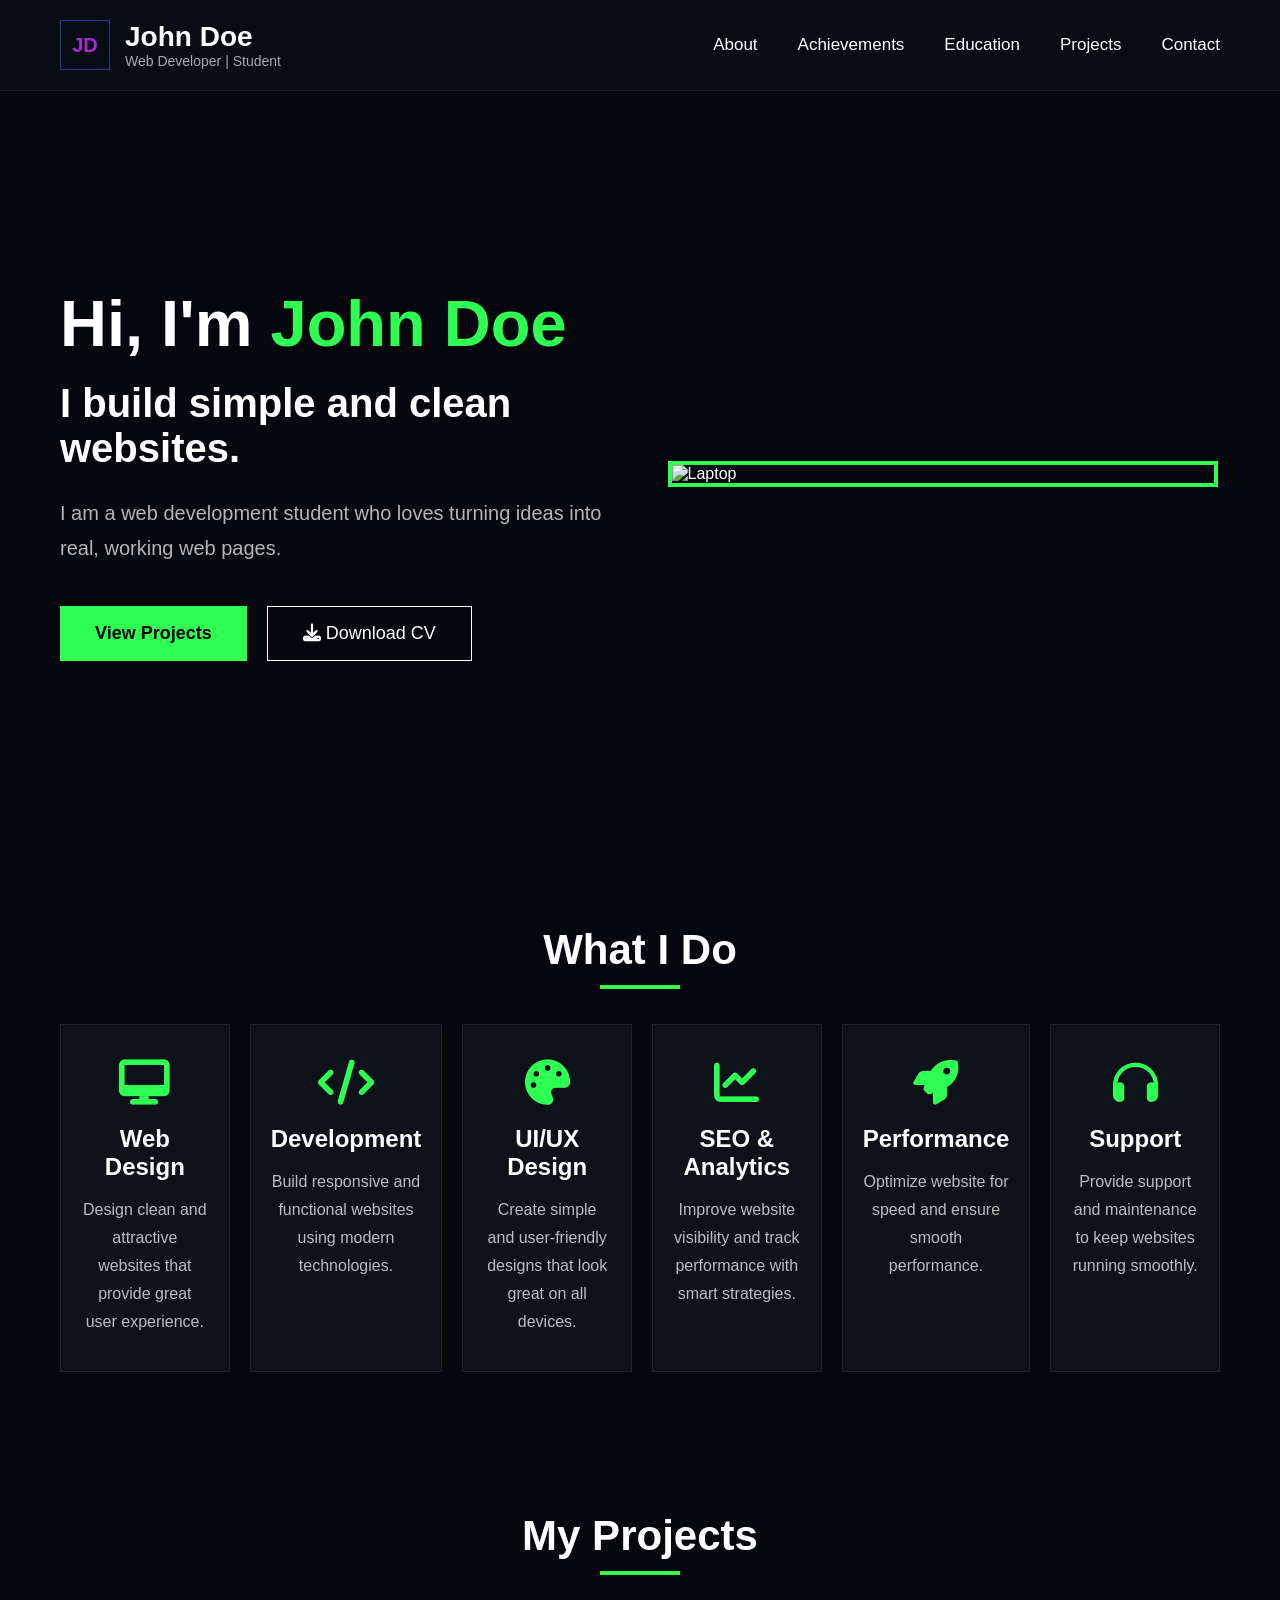
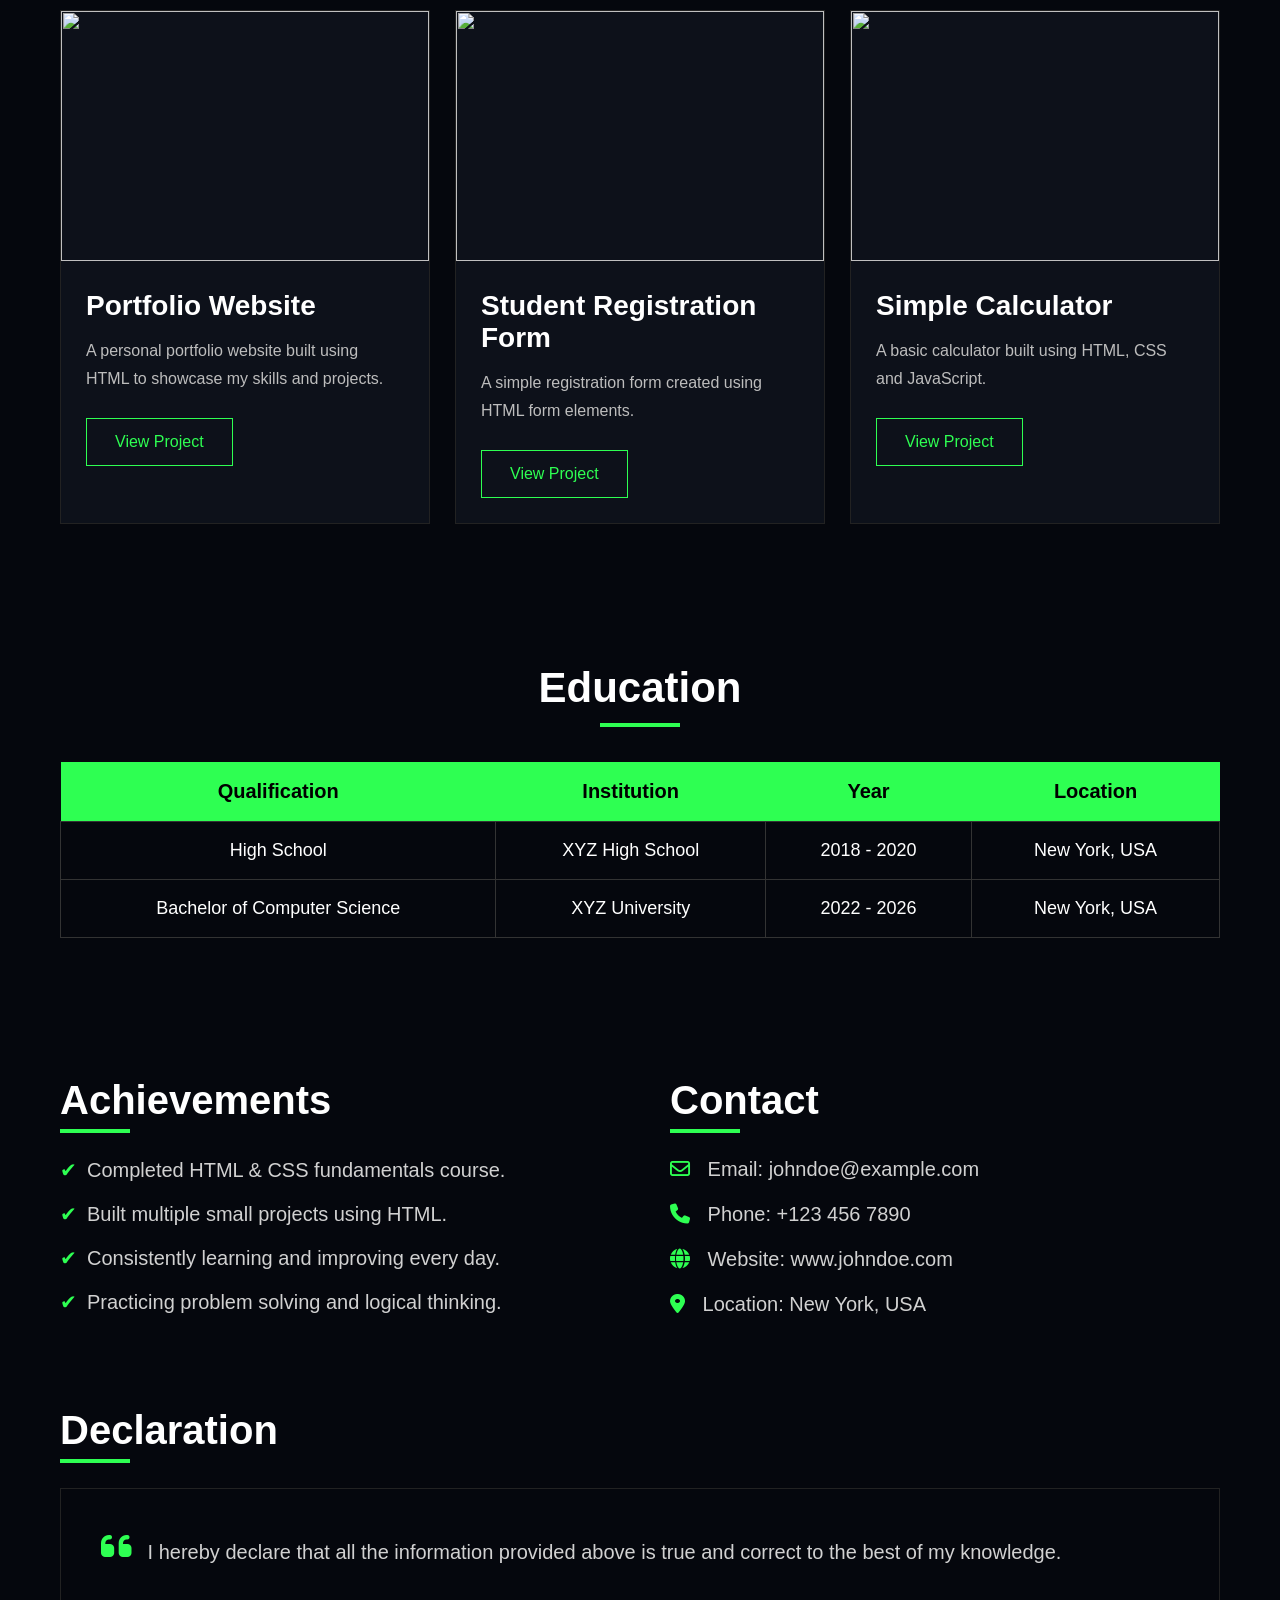
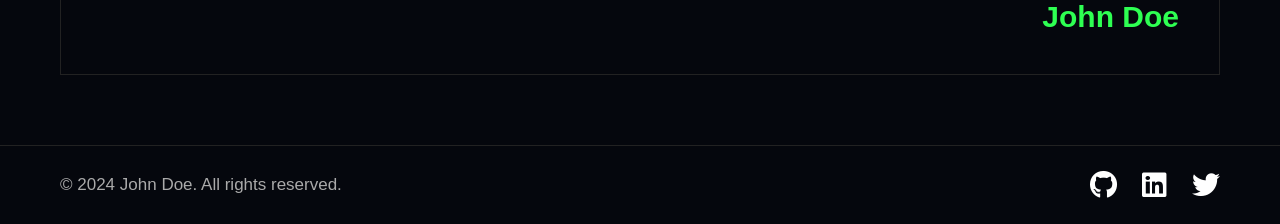
==== index1.html @ 93959474 "Add files via upload" ====
<!DOCTYPE html>
<html lang="en">
<head>
    <meta charset="UTF-8">
    <meta name="viewport" content="width=device-width, initial-scale=1.0">
    <title>Portfolio Website</title>

    <!-- Font Awesome -->
    <link rel="stylesheet"
        href="https://cdnjs.cloudflare.com/ajax/libs/font-awesome/6.5.1/css/all.min.css">

    <!-- CSS -->
    <link rel="stylesheet" href="./style1.css">
</head>
<body>

    
    <!-- HEADER -->
    <!-- <header> -->
    <div class = "main">   
        <div class="logo">
            <div class="logo-box">JD</div>

            <div>
                <h2>John Doe</h2>
                <p>Web Developer | Student</p>
            </div>
        </div>

        <nav>
            <a href="#">About</a>
            <a href="#">Achievements</a>
            <a href="#">Education</a>
            <a href="#">Projects</a>
            <a href="#">Contact</a>
        </nav>
    </div>    
    <!-- </header> -->

    <!-- HERO SECTION -->
    <section class="hero">

        <div class="hero-text">
            <h1>Hi, I'm <span>John Doe</span></h1>

            <h2>I build simple and clean websites.</h2>

            <p>
                I am a web development student who loves turning
                ideas into real, working web pages.
            </p>

            <div class="buttons">
                <button class="btn green-btn">View Projects</button>

                <button class="btn dark-btn">
                    <i class="fa-solid fa-download"></i>
                    Download CV
                </button>
            </div>
        </div>

        <div class="hero-image">
            <img src="https://images.unsplash.com/photo-1515879218367-8466d910aaa4?q=80&w=1200&auto=format&fit=crop"
                alt="Laptop">
        </div>

    </section>

    <!-- WHAT I DO -->
    <section class="services">

        <h2 class="section-title">What I Do</h2>

        <div class="service-container">

            <div class="service-box">
                <i class="fa-solid fa-desktop"></i>
                <h3>Web Design</h3>
                <p>
                    Design clean and attractive websites that provide
                    great user experience.
                </p>
            </div>

            <div class="service-box">
                <i class="fa-solid fa-code"></i>
                <h3>Development</h3>
                <p>
                    Build responsive and functional websites using
                    modern technologies.
                </p>
            </div>

            <div class="service-box">
                <i class="fa-solid fa-palette"></i>
                <h3>UI/UX Design</h3>
                <p>
                    Create simple and user-friendly designs that look
                    great on all devices.
                </p>
            </div>

            <div class="service-box">
                <i class="fa-solid fa-chart-line"></i>
                <h3>SEO & Analytics</h3>
                <p>
                    Improve website visibility and track performance
                    with smart strategies.
                </p>
            </div>

            <div class="service-box">
                <i class="fa-solid fa-rocket"></i>
                <h3>Performance</h3>
                <p>
                    Optimize website for speed and ensure smooth
                    performance.
                </p>
            </div>

            <div class="service-box">
                <i class="fa-solid fa-headphones"></i>
                <h3>Support</h3>
                <p>
                    Provide support and maintenance to keep websites
                    running smoothly.
                </p>
            </div>

        </div>
    </section>

    <!-- PROJECTS -->
    <section class="projects">

        <h2 class="section-title">My Projects</h2>

        <div class="project-container">

            <div class="project-card">
                <img src="https://images.unsplash.com/photo-1498050108023-c5249f4df085?q=80&w=1200&auto=format&fit=crop"
                    alt="">

                <div class="project-content">
                    <h3>Portfolio Website</h3>

                    <p>
                        A personal portfolio website built using HTML
                        to showcase my skills and projects.
                    </p>

                    <button>View Project</button>
                </div>
            </div>

            <div class="project-card">
                <img src="https://images.unsplash.com/photo-1556740749-887f6717d7e4?q=80&w=1200&auto=format&fit=crop"
                    alt="">

                <div class="project-content">
                    <h3>Student Registration Form</h3>

                    <p>
                        A simple registration form created using HTML
                        form elements.
                    </p>

                    <button>View Project</button>
                </div>
            </div>

            <div class="project-card">
                <img src="https://images.unsplash.com/photo-1516321318423-f06f85e504b3?q=80&w=1200&auto=format&fit=crop"
                    alt="">

                <div class="project-content">
                    <h3>Simple Calculator</h3>

                    <p>
                        A basic calculator built using HTML, CSS and
                        JavaScript.
                    </p>

                    <button>View Project</button>
                </div>
            </div>

        </div>
    </section>

    <!-- EDUCATION -->
    <section class="education">

        <h2 class="section-title">Education</h2>

        <table>

            <tr>
                <th>Qualification</th>
                <th>Institution</th>
                <th>Year</th>
                <th>Location</th>
            </tr>

            <tr>
                <td>High School</td>
                <td>XYZ High School</td>
                <td>2018 - 2020</td>
                <td>New York, USA</td>
            </tr>

            <tr>
                <td>Bachelor of Computer Science</td>
                <td>XYZ University</td>
                <td>2022 - 2026</td>
                <td>New York, USA</td>
            </tr>

        </table>
    </section>

    <!-- BOTTOM SECTION -->
    <section class="bottom">

        <div class="achievement">

            <h2>Achievements</h2>

            <ul>
                <li>Completed HTML & CSS fundamentals course.</li>
                <li>Built multiple small projects using HTML.</li>
                <li>Consistently learning and improving every day.</li>
                <li>Practicing problem solving and logical thinking.</li>
            </ul>
        </div>

        <div class="contact">

            <h2>Contact</h2>

            <p><i class="fa-regular fa-envelope"></i> Email: johndoe@example.com</p>

            <p><i class="fa-solid fa-phone"></i> Phone: +123 456 7890</p>

            <p><i class="fa-solid fa-globe"></i> Website: www.johndoe.com</p>

            <p><i class="fa-solid fa-location-dot"></i> Location: New York, USA</p>

        </div>

    </section>

    <!-- DECLARATION -->
    <section class="declaration">

        <h2>Declaration</h2>

        <div class="declare-box">

            <p>
                <i class="fa-solid fa-quote-left"></i>

                I hereby declare that all the information provided above
                is true and correct to the best of my knowledge.
            </p>

            <h3>John Doe</h3>

        </div>

    </section>

    <!-- FOOTER -->
    <footer>

        <p>© 2024 John Doe. All rights reserved.</p>

        <div class="social-icons">
            <i class="fa-brands fa-github"></i>
            <i class="fa-brands fa-linkedin"></i>
            <i class="fa-brands fa-twitter"></i>
        </div>

    </footer>

</body>
</html>
---- style1.css ----
*{
    margin:0;
    padding:0;
    box-sizing:border-box;
    font-family:Arial, Helvetica, sans-serif;
}

body{
    background:#05070d;
    color:white;
}

/* HEADER */

.main{
    width:100%;
    padding:20px 60px;
    display:flex;
    justify-content:space-between;
    align-items:center;
    border-bottom:1px solid #1b1b1b;
    background:#070b14;
}

.logo{
    display:flex;
    align-items:center;
    gap:15px;
}

.logo-box{
    width:50px;
    height:50px;
    border:1px solid #1d408b;
    color:#aa2ad4;
    display:flex;
    justify-content:center;
    align-items:center;
    font-weight:bold;
    font-size:20px;
}

.logo h2{
    font-size:28px;
}

.logo p{
    color:#aaa;
    font-size:14px;
}

nav{
    display:flex;
    gap:40px;
}

nav a{
    color:white;
    text-decoration:none;
    font-size:17px;
    transition:0.3s;
}

nav a:hover{
    color:#2eff52;
}

/* HERO */

.hero{
    width:100%;
    min-height:85vh;
    display:flex;
    justify-content:space-between;
    align-items:center;
    padding:70px 60px;
    gap:50px;
}

.hero-text{
    width:50%;
}

.hero-text h1{
    font-size:65px;
    margin-bottom:20px;
}

.hero-text h1 span{
    color:#2eff52;
}

.hero-text h2{
    font-size:40px;
    margin-bottom:25px;
}

.hero-text p{
    color:#b5b5b5;
    font-size:20px;
    line-height:35px;
    margin-bottom:40px;
}

.buttons{
    display:flex;
    gap:20px;
}

.btn{
    padding:16px 35px;
    border:none;
    cursor:pointer;
    font-size:18px;
    transition:0.3s;
}

.green-btn{
    background:#2eff52;
    color:black;
    font-weight:bold;
}

.green-btn:hover{
    transform:scale(1.05);
}

.dark-btn{
    background:transparent;
    border:1px solid white;
    color:white;
}

.hero-image{
    width:50%;
    display:flex;
    justify-content:center;
}

.hero-image img{
    width:100%;
    max-width:550px;
    border:4px solid #2eff52;
}

/* SECTION TITLE */

.section-title{
    text-align:center;
    font-size:42px;
    margin-bottom:50px;
    position:relative;
}

.section-title::after{
    content:'';
    width:80px;
    height:4px;
    background:#2eff52;
    position:absolute;
    bottom:-15px;
    left:50%;
    transform:translateX(-50%);
}

/* SERVICES */

.services{
    padding:70px 60px;
}

.service-container{
    display:grid;
    grid-template-columns:repeat(6,1fr);
    gap:20px;
}

.service-box{
    background:#0d111a;
    border:1px solid #222;
    padding:35px 20px;
    text-align:center;
    transition:0.3s;
}

.service-box:hover{
    transform:translateY(-10px);
    border-color:#2eff52;
}

.service-box i{
    font-size:45px;
    color:#2eff52;
    margin-bottom:20px;
}

.service-box h3{
    margin-bottom:15px;
    font-size:24px;
}

.service-box p{
    color:#bdbdbd;
    line-height:28px;
}

/* PROJECTS */

.projects{
    padding:70px 60px;
}

.project-container{
    display:grid;
    grid-template-columns:repeat(3,1fr);
    gap:25px;
}

.project-card{
    background:#0d111a;
    border:1px solid #222;
}

.project-card img{
    width:100%;
    height:250px;
    object-fit:cover;
}

.project-content{
    padding:25px;
}

.project-content h3{
    font-size:28px;
    margin-bottom:15px;
}

.project-content p{
    color:#bdbdbd;
    line-height:28px;
    margin-bottom:25px;
}

.project-content button{
    padding:14px 28px;
    border:1px solid #2eff52;
    background:transparent;
    color:#2eff52;
    font-size:16px;
    cursor:pointer;
    transition:0.3s;
}

.project-content button:hover{
    background:#2eff52;
    color:black;
}

/* EDUCATION */

.education{
    padding:70px 60px;
}

table{
    width:100%;
    border-collapse:collapse;
}

table th{
    background:#2eff52;
    color:black;
    padding:18px;
    font-size:20px;
}

table td{
    border:1px solid #333;
    padding:18px;
    text-align:center;
    font-size:18px;
}

/* BOTTOM */

.bottom{
    padding:70px 60px;
    display:flex;
    gap:60px;
}

.achievement,
.contact{
    width:50%;
}

.achievement h2,
.contact h2,
.declaration h2{
    font-size:40px;
    margin-bottom:35px;
    position:relative;
}

.achievement h2::after,
.contact h2::after,
.declaration h2::after{
    content:'';
    width:70px;
    height:4px;
    background:#2eff52;
    position:absolute;
    left:0;
    bottom:-10px;
}

.achievement ul{
    list-style:none;
}

.achievement ul li{
    margin-bottom:20px;
    font-size:20px;
    color:#d1d1d1;
}

.achievement ul li::before{
    content:'✔';
    color:#2eff52;
    margin-right:10px;
}

.contact p{
    font-size:20px;
    margin-bottom:22px;
    color:#d1d1d1;
}

.contact i{
    color:#2eff52;
    margin-right:12px;
}

/* DECLARATION */

.declaration{
    padding:0 60px 70px;
}

.declare-box{
    border:1px solid #222;
    padding:40px;
    position:relative;
}

.declare-box p{
    color:#d1d1d1;
    font-size:20px;
    line-height:35px;
}

.declare-box i{
    color:#2eff52;
    font-size:35px;
    margin-right:10px;
}

.declare-box h3{
    text-align:right;
    color:#2eff52;
    margin-top:30px;
    font-size:30px;
}

/* FOOTER */

footer{
    border-top:1px solid #222;
    padding:25px 60px;
    display:flex;
    justify-content:space-between;
    align-items:center;
}

footer p{
    color:#aaa;
    font-size:17px;
}

.social-icons{
    display:flex;
    gap:25px;
}

.social-icons i{
    font-size:28px;
    color:white;
    cursor:pointer;
    transition:0.3s;
}

.social-icons i:hover{
    color:#2eff52;
}

/* RESPONSIVE */

@media(max-width:1200px){

    .service-container{
        grid-template-columns:repeat(3,1fr);
    }

    .project-container{
        grid-template-columns:repeat(2,1fr);
    }
}

@media(max-width:900px){

    header{
        flex-direction:column;
        gap:20px;
    }

    nav{
        flex-wrap:wrap;
        justify-content:center;
    }

    .hero{
        flex-direction:column;
    }

    .hero-text,
    .hero-image{
        width:100%;
    }

    .service-container{
        grid-template-columns:repeat(2,1fr);
    }

    .project-container{
        grid-template-columns:1fr;
    }

    .bottom{
        flex-direction:column;
    }

    .achievement,
    .contact{
        width:100%;
    }
}

@media(max-width:600px){

    .hero-text h1{
        font-size:45px;
    }

    .hero-text h2{
        font-size:28px;
    }

    .section-title{
        font-size:32px;
    }

    .service-container{
        grid-template-columns:1fr;
    }

    header,
    .hero,
    .services,
    .projects,
    .education,
    .bottom,
    .declaration,
    footer{
        padding-left:20px;
        padding-right:20px;
    }

    footer{
        flex-direction:column;
        gap:20px;
    }
}
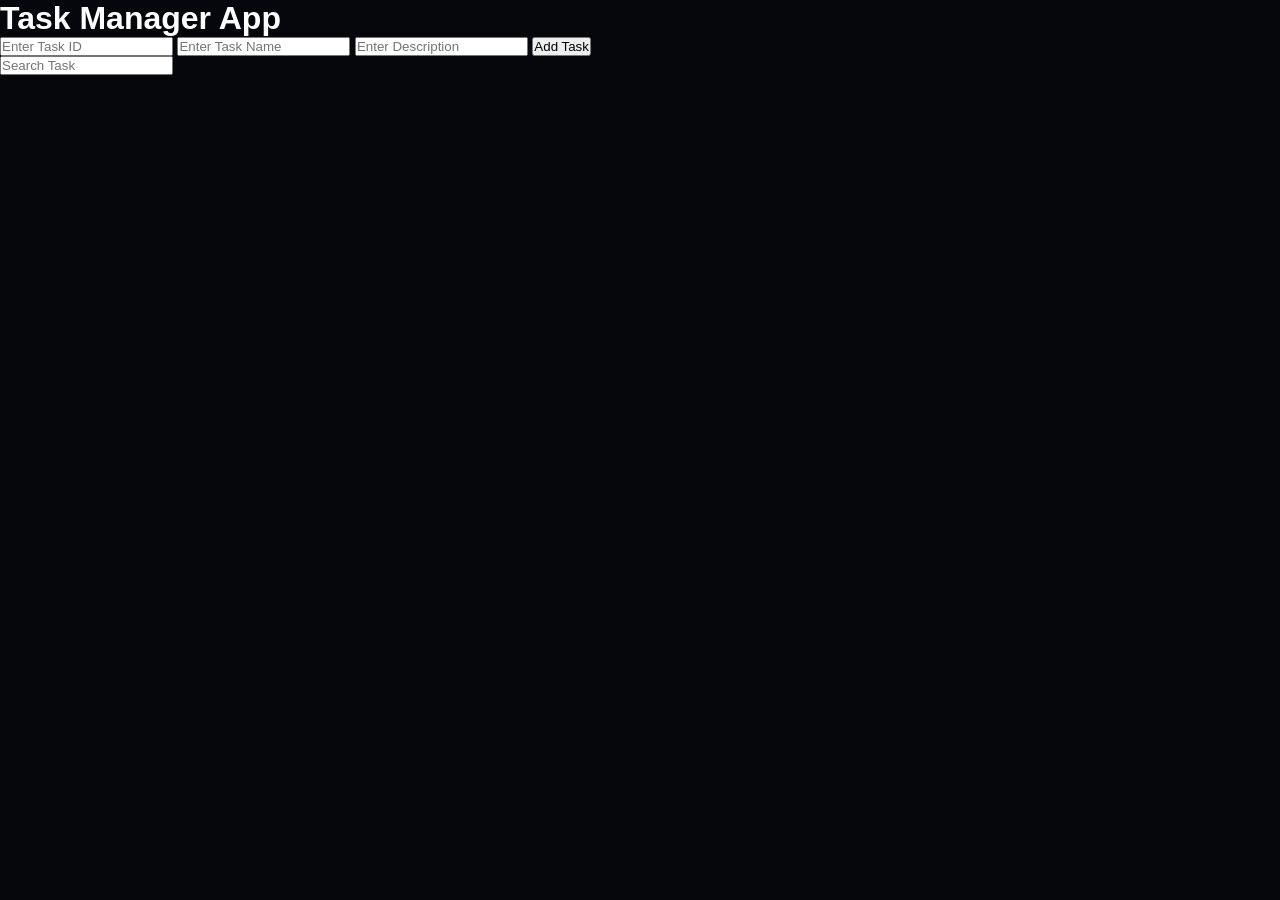
==== commit bd195e74: "Add files via upload" ====
--- a/index1.html
+++ b/index1.html
@@ -1,288 +1,56 @@
 <!DOCTYPE html>
 <html lang="en">
+
 <head>
-    <meta charset="UTF-8">
-    <meta name="viewport" content="width=device-width, initial-scale=1.0">
-    <title>Portfolio Website</title>
+  <meta charset="UTF-8">
+  <meta name="viewport" content="width=device-width, initial-scale=1.0">
 
-    <!-- Font Awesome -->
-    <link rel="stylesheet"
-        href="https://cdnjs.cloudflare.com/ajax/libs/font-awesome/6.5.1/css/all.min.css">
+  <title>Task Manager App</title>
+  <link rel="stylesheet" href="style1.css">
+</head>
 
-    <!-- CSS -->
-    <link rel="stylesheet" href="./style1.css">
-</head>
 <body>
 
-    
-    <!-- HEADER -->
-    <!-- <header> -->
-    <div class = "main">   
-        <div class="logo">
-            <div class="logo-box">JD</div>
+  <div class="container">
 
-            <div>
-                <h2>John Doe</h2>
-                <p>Web Developer | Student</p>
-            </div>
-        </div>
+    <h1>Task Manager App</h1>
+    <form id="taskForm">
 
-        <nav>
-            <a href="#">About</a>
-            <a href="#">Achievements</a>
-            <a href="#">Education</a>
-            <a href="#">Projects</a>
-            <a href="#">Contact</a>
-        </nav>
-    </div>    
-    <!-- </header> -->
+      <input
+        type="number"
+        id="taskId"
+        placeholder="Enter Task ID"
+        required
+      >
 
-    <!-- HERO SECTION -->
-    <section class="hero">
+      <input
+        type="text"
+        id="taskName"
+        placeholder="Enter Task Name"
+        required
+      >
 
-        <div class="hero-text">
-            <h1>Hi, I'm <span>John Doe</span></h1>
+      <input
+        type="text"
+        id="taskDesc"
+        placeholder="Enter Description"
+        required
+      >
 
-            <h2>I build simple and clean websites.</h2>
+      <button type="submit">
+        Add Task
+      </button>
 
-            <p>
-                I am a web development student who loves turning
-                ideas into real, working web pages.
-            </p>
+    </form>
+    <input
+      type="text"
+      id="filterInput"
+      placeholder="Search Task"
+    >
+    <div id="taskList"></div>
 
-            <div class="buttons">
-                <button class="btn green-btn">View Projects</button>
-
-                <button class="btn dark-btn">
-                    <i class="fa-solid fa-download"></i>
-                    Download CV
-                </button>
-            </div>
-        </div>
-
-        <div class="hero-image">
-            <img src="https://images.unsplash.com/photo-1515879218367-8466d910aaa4?q=80&w=1200&auto=format&fit=crop"
-                alt="Laptop">
-        </div>
-
-    </section>
-
-    <!-- WHAT I DO -->
-    <section class="services">
-
-        <h2 class="section-title">What I Do</h2>
-
-        <div class="service-container">
-
-            <div class="service-box">
-                <i class="fa-solid fa-desktop"></i>
-                <h3>Web Design</h3>
-                <p>
-                    Design clean and attractive websites that provide
-                    great user experience.
-                </p>
-            </div>
-
-            <div class="service-box">
-                <i class="fa-solid fa-code"></i>
-                <h3>Development</h3>
-                <p>
-                    Build responsive and functional websites using
-                    modern technologies.
-                </p>
-            </div>
-
-            <div class="service-box">
-                <i class="fa-solid fa-palette"></i>
-                <h3>UI/UX Design</h3>
-                <p>
-                    Create simple and user-friendly designs that look
-                    great on all devices.
-                </p>
-            </div>
-
-            <div class="service-box">
-                <i class="fa-solid fa-chart-line"></i>
-                <h3>SEO & Analytics</h3>
-                <p>
-                    Improve website visibility and track performance
-                    with smart strategies.
-                </p>
-            </div>
-
-            <div class="service-box">
-                <i class="fa-solid fa-rocket"></i>
-                <h3>Performance</h3>
-                <p>
-                    Optimize website for speed and ensure smooth
-                    performance.
-                </p>
-            </div>
-
-            <div class="service-box">
-                <i class="fa-solid fa-headphones"></i>
-                <h3>Support</h3>
-                <p>
-                    Provide support and maintenance to keep websites
-                    running smoothly.
-                </p>
-            </div>
-
-        </div>
-    </section>
-
-    <!-- PROJECTS -->
-    <section class="projects">
-
-        <h2 class="section-title">My Projects</h2>
-
-        <div class="project-container">
-
-            <div class="project-card">
-                <img src="https://images.unsplash.com/photo-1498050108023-c5249f4df085?q=80&w=1200&auto=format&fit=crop"
-                    alt="">
-
-                <div class="project-content">
-                    <h3>Portfolio Website</h3>
-
-                    <p>
-                        A personal portfolio website built using HTML
-                        to showcase my skills and projects.
-                    </p>
-
-                    <button>View Project</button>
-                </div>
-            </div>
-
-            <div class="project-card">
-                <img src="https://images.unsplash.com/photo-1556740749-887f6717d7e4?q=80&w=1200&auto=format&fit=crop"
-                    alt="">
-
-                <div class="project-content">
-                    <h3>Student Registration Form</h3>
-
-                    <p>
-                        A simple registration form created using HTML
-                        form elements.
-                    </p>
-
-                    <button>View Project</button>
-                </div>
-            </div>
-
-            <div class="project-card">
-                <img src="https://images.unsplash.com/photo-1516321318423-f06f85e504b3?q=80&w=1200&auto=format&fit=crop"
-                    alt="">
-
-                <div class="project-content">
-                    <h3>Simple Calculator</h3>
-
-                    <p>
-                        A basic calculator built using HTML, CSS and
-                        JavaScript.
-                    </p>
-
-                    <button>View Project</button>
-                </div>
-            </div>
-
-        </div>
-    </section>
-
-    <!-- EDUCATION -->
-    <section class="education">
-
-        <h2 class="section-title">Education</h2>
-
-        <table>
-
-            <tr>
-                <th>Qualification</th>
-                <th>Institution</th>
-                <th>Year</th>
-                <th>Location</th>
-            </tr>
-
-            <tr>
-                <td>High School</td>
-                <td>XYZ High School</td>
-                <td>2018 - 2020</td>
-                <td>New York, USA</td>
-            </tr>
-
-            <tr>
-                <td>Bachelor of Computer Science</td>
-                <td>XYZ University</td>
-                <td>2022 - 2026</td>
-                <td>New York, USA</td>
-            </tr>
-
-        </table>
-    </section>
-
-    <!-- BOTTOM SECTION -->
-    <section class="bottom">
-
-        <div class="achievement">
-
-            <h2>Achievements</h2>
-
-            <ul>
-                <li>Completed HTML & CSS fundamentals course.</li>
-                <li>Built multiple small projects using HTML.</li>
-                <li>Consistently learning and improving every day.</li>
-                <li>Practicing problem solving and logical thinking.</li>
-            </ul>
-        </div>
-
-        <div class="contact">
-
-            <h2>Contact</h2>
-
-            <p><i class="fa-regular fa-envelope"></i> Email: johndoe@example.com</p>
-
-            <p><i class="fa-solid fa-phone"></i> Phone: +123 456 7890</p>
-
-            <p><i class="fa-solid fa-globe"></i> Website: www.johndoe.com</p>
-
-            <p><i class="fa-solid fa-location-dot"></i> Location: New York, USA</p>
-
-        </div>
-
-    </section>
-
-    <!-- DECLARATION -->
-    <section class="declaration">
-
-        <h2>Declaration</h2>
-
-        <div class="declare-box">
-
-            <p>
-                <i class="fa-solid fa-quote-left"></i>
-
-                I hereby declare that all the information provided above
-                is true and correct to the best of my knowledge.
-            </p>
-
-            <h3>John Doe</h3>
-
-        </div>
-
-    </section>
-
-    <!-- FOOTER -->
-    <footer>
-
-        <p>© 2024 John Doe. All rights reserved.</p>
-
-        <div class="social-icons">
-            <i class="fa-brands fa-github"></i>
-            <i class="fa-brands fa-linkedin"></i>
-            <i class="fa-brands fa-twitter"></i>
-        </div>
-
-    </footer>
+  </div>
+  <script src="script1.js"></script>
 
 </body>
 </html>
